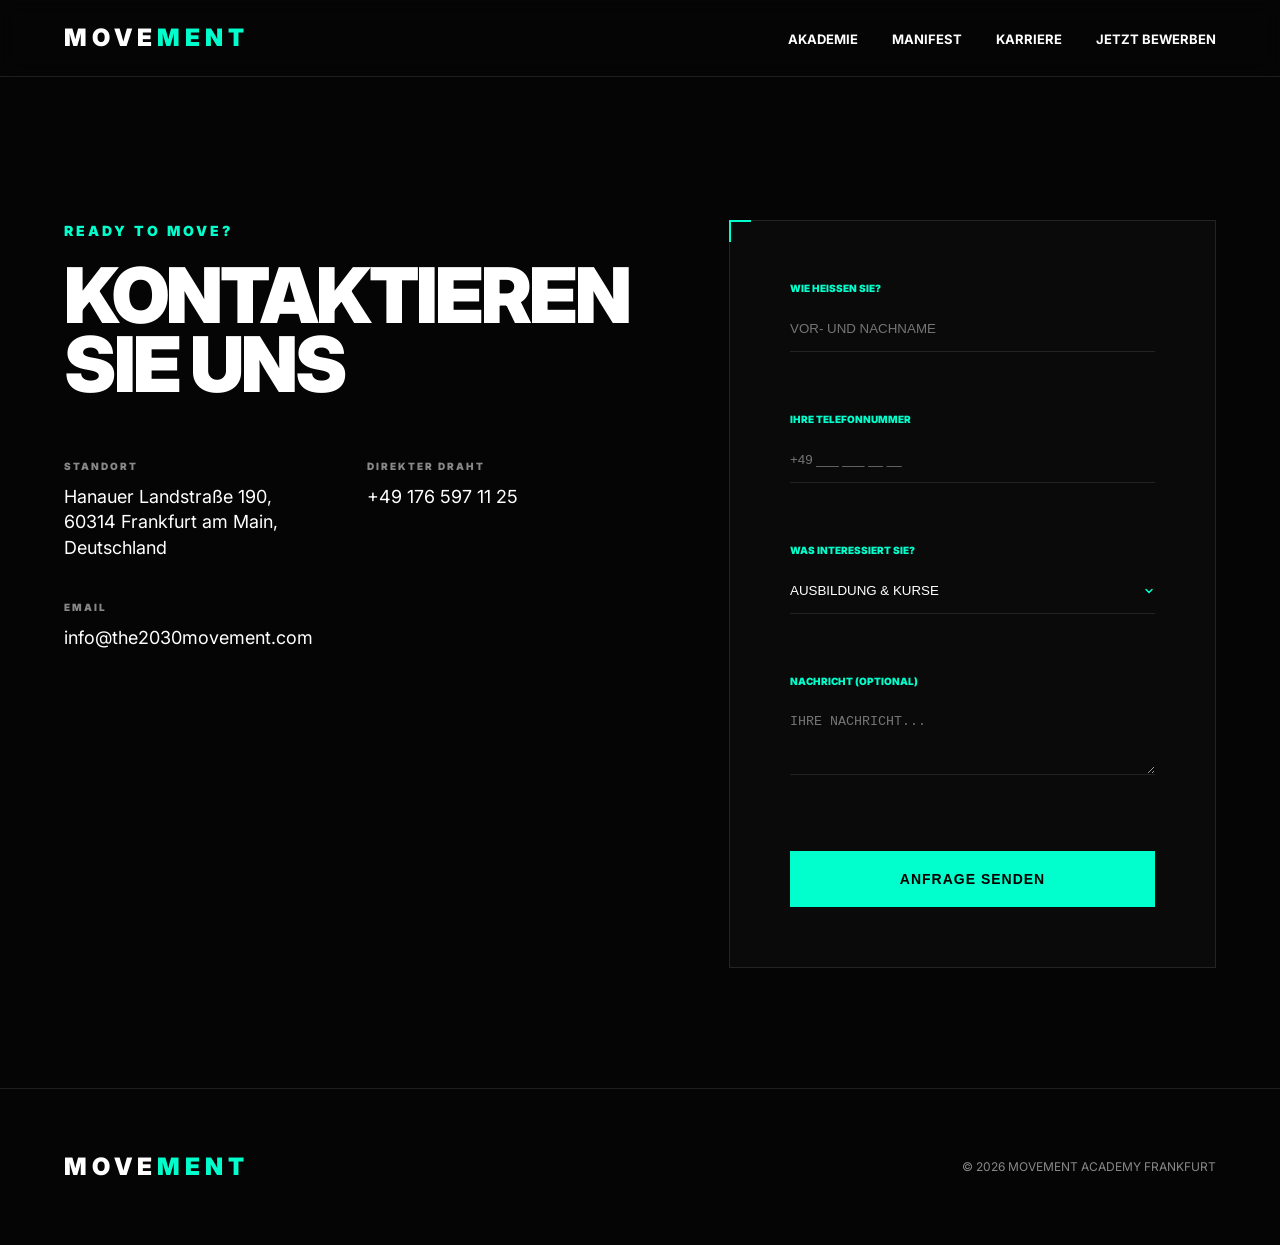
==== contacts.html @ addd8ca7 "Add files via upload" ====
<!DOCTYPE html>
<html lang="de">
<head>
    <meta charset="UTF-8">
    <meta name="viewport" content="width=device-width, initial-scale=1.0">
    <title>KONTAKT — Movement Academy</title>
    <link rel="stylesheet" href="style.css">
    <link href="https://fonts.googleapis.com/css2?family=Inter:wght@400;700;900&display=swap" rel="stylesheet">
</head>
<body>

<header class="site-header">
    <div class="container header-inner">
        <a href="index.html" class="brand">MOVE<span>MENT</span></a>
        
        <button class="menu-toggle" id="mobile-menu">
            <span></span>
            <span></span>
            <span></span>
        </button>

        <nav class="nav" id="nav-menu">
            <a href="kurse.html">Akademie</a>
            <a href="uber-uns.html">Manifest</a>
            <a href="karriere.html">Karriere</a>
            <a href="contacts.html" class="btn-nav">Jetzt bewerben</a>
        </nav>
    </div>
</header>


<main class="contacts-page">
    <section class="section">
        <div class="container grid-contacts">
            
            <div class="contacts-info reveal">
                <span class="eyebrow">READY TO MOVE?</span>
                <h1 class="title-huge">KONTAKTIEREN<br>SIE UNS</h1>
                
                <div class="contact-details">
                    <div class="detail-item full-width">
                        <label>STANDORT</label>
                        <p>Hanauer Landstraße 190,<br>60314 Frankfurt am Main, Deutschland</p>
                    </div>
                    
                    <div class="detail-item">
                        <label>DIREKTER DRAHT</label>
                        <p><a href="tel:+491760000000">+49 176 597 11 25</a></p>
                    </div>
                    
                    <div class="detail-item">
                        <label>EMAIL</label>
                        <p><a href="mailto:hello@the2030movement.com">info@the2030movement.com</a></p>
                    </div>
                </div>
            </div>

            <div class="contacts-form-container reveal">
                <div class="form-glass">
                    <form action="#" id="mainContactForm">
                        <div class="input-group">
                            <label>WIE HEISSEN SIE?</label>
                            <input type="text" placeholder="VOR- UND NACHNAME" required class="input-neo">
                        </div>
                        
                        <div class="input-group">
                            <label>IHRE TELEFONNUMMER</label>
                            <input type="tel" placeholder="+49 ___ ___ __ __" required class="input-neo">
                        </div>
                        
                        <div class="input-group">
                            <label>WAS INTERESSIERT SIE?</label>
                            <select class="input-neo select-neo">
                                <option value="education">AUSBILDUNG & KURSE</option>
                                <option value="career">KOOPERATION & KARRIERE</option>
                                <option value="salon">SALON-DIENSTLEISTUNGEN</option>
                                <option value="other">SONSTIGE ANFRAGE</option>
                            </select>
                        </div>
                        
                        <div class="input-group">
                            <label>NACHRICHT (OPTIONAL)</label>
                            <textarea placeholder="IHRE NACHRICHT..." rows="3" class="input-neo"></textarea>
                        </div>

                        <button type="submit" class="btn-movement full">ANFRAGE SENDEN</button>
                    </form>
                </div>
            </div>

        </div>
    </section>
</main>

<footer class="footer">
    <div class="container footer-inner-grid">
        <div class="brand">MOVE<span>MENT</span></div>
        <div class="footer-copy">© 2026 MOVEMENT ACADEMY FRANKFURT</div>
    </div>
</footer>

<script src="script.js"></script>
<div class="popup-overlay" id="successPopup">
    <div class="popup-content success-content">
        <button class="close-success">&times;</button>
        <div class="success-icon">✓</div>
        <h2>VIELEN DANK!</h2>
        <p>Ihre Anfrage wurde erfolgreich gesendet. Wir werden uns in Kürze mit Ihnen in Verbindung setzen, um die Details zu besprechen.</p>
        <button class="btn-movement close-success-btn">VERSTANDEN</button>
    </div>
</div>
</body>
</html>
---- style.css ----
:root {
    --bg: #050505;
    --accent: #00ffcc;
    --text: #ffffff;
    --muted: #888;
    --border: rgba(255, 255, 255, 0.1);
    --header-height: 96px;
}

* { box-sizing: border-box; margin: 0; padding: 0; }

body {
    background-color: var(--bg);
    color: var(--text);
    font-family: 'Inter', sans-serif;
    overflow-x: hidden;
    line-height: 1.5;
}

.container { width: min(1400px, 90%); margin: 0 auto; }

/* HEADER */
.site-header {
    position: fixed;
    top: 0;
    left: 0;
    width: 100%;
    z-index: 1000;
    background: rgba(5, 5, 5, 0.8);
    backdrop-filter: blur(10px);
    border-bottom: 1px solid var(--border);
    padding: 20px 0;
}

.header-inner {
    display: flex;
    justify-content: space-between;
    align-items: center;
}

.brand {
    font-size: 24px;
    font-weight: 900;
    letter-spacing: 5px;
}

.brand span { color: var(--accent); }

.nav a {
    color: #fff;
    text-decoration: none;
    margin-left: 30px;
    font-size: 13px;
    font-weight: 700;
    text-transform: uppercase;
}

/* HERO ГОЛОВНОЇ */
.hero-container {
    margin-top: var(--header-height);
}

.hero-full.hero-home-bg {
    position: relative;
    width: 100%;
    min-height: calc(100vh - var(--header-height));
    background-image: url('images/home1.jpg');
    background-size: cover;
    background-position: center center;
    background-repeat: no-repeat;
    overflow: hidden;
    display: flex;
    align-items: flex-end;
}

.hero-content-bottom {
    width: 100%;
    padding-bottom: 5px;
}

.hero-title {
    color: #fff;
    font-size: clamp(50px, 12vw, 160px);
    font-weight: 900;
    letter-spacing: -6px;
    line-height: 0.8;
    text-transform: uppercase;
    margin: 0;
    text-shadow: 0 5px 30px rgba(0,0,0,0.6);
}

/* ЗАГОЛОВКИ */
.section { padding: 120px 0; }

.section-main-title {
    font-size: clamp(34px, 6vw, 72px);
    font-weight: 900;
    text-align: center;
    margin-bottom: 80px;
    letter-spacing: -3px;
    text-transform: uppercase;
}

/* ПЕРЕВАГИ */
.advantage-grid {
    display: grid;
    gap: 40px;
}

.advantage-block {
    padding: 60px;
    border: 1px solid var(--border);
    transition: 0.4s;
}

.advantage-block:hover {
    border-color: var(--accent);
    background: rgba(0, 255, 204, 0.02);
}

.advantage-block h3 {
    color: var(--accent);
    margin-bottom: 20px;
    font-size: 24px;
}

.advantage-block p {
    color: var(--muted);
    font-size: 18px;
    line-height: 1.8;
}

/* СЛАЙДЕР */
.slider-wrapper-central {
    position: relative;
    max-width: 1400px;
    margin: 0 auto;
    display: flex;
    align-items: center;
    padding: 0 80px;
}

.courses-window {
    width: 100%;
    overflow: hidden;
    border: 1px solid var(--border);
}

.courses-track {
    display: flex;
    width: 300%;
    transition: transform 0.8s cubic-bezier(0.77, 0, 0.175, 1);
}

.course-card-compact {
    min-width: calc(100% / 3);
    display: grid;
    grid-template-columns: 1.2fr 0.8fr;
    align-items: center;
}

.course-img-box {
    overflow: hidden;
    background: #000;
}

.course-img-box img {
    width: 100%;
    height: 550px;
    object-fit: cover;
    opacity: 0.5;
    transition: 0.6s;
    filter: grayscale(100%);
}

.course-card-compact:hover .course-img-box img {
    opacity: 1;
    filter: grayscale(0);
    transform: scale(1.05);
}

.course-content-box { padding: 60px; }

.course-num {
    color: var(--accent);
    font-weight: 900;
    font-size: 20px;
}

.course-content-box h3 {
    font-size: 36px;
    margin: 15px 0;
}

.course-content-box p {
    color: var(--muted);
    margin-bottom: 30px;
}

/* КНОПКИ СЛАЙДЕРА */
.slider-nav-panel {
    position: absolute;
    top: 0;
    bottom: 0;
    width: 80px;
    background: rgba(255, 255, 255, 0.02);
    border: 1px solid var(--border);
    cursor: pointer;
    display: flex;
    align-items: center;
    justify-content: center;
    transition: 0.3s;
    z-index: 10;
}

.slider-nav-panel:hover {
    background: rgba(0, 255, 204, 0.1);
    border-color: var(--accent);
}

.slider-nav-panel.prev { left: 0; }
.slider-nav-panel.next { right: 0; }

.arrow {
    color: var(--accent);
    font-size: 24px;
}

.btn-movement {
    background-color: var(--accent);
    color: #000;
    padding: 20px 40px;
    border: none;
    font-size: 14px;
    font-weight: 900;
    text-transform: uppercase;
    letter-spacing: 1px;
    cursor: pointer;
    transition: all 0.3s ease;
    display: inline-block;
    text-decoration: none;
    text-align: center;
}

.btn-movement:hover {
    background-color: #5effe0;
    transform: translateY(-2px);
    box-shadow: 0 10px 20px rgba(0, 255, 204, 0.3);
}

.btn-movement:active {
    transform: translateY(0);
    box-shadow: 0 5px 10px rgba(0, 255, 204, 0.2);
}

.btn-movement.full {
    width: 100%;
    margin-top: 10px;
}

/* ВІДГУКИ */
.reviews-grid {
    display: grid;
    grid-template-columns: repeat(3, 1fr);
    gap: 30px;
}

.review-item {
    padding: 40px;
    border: 1px solid var(--border);
    text-align: center;
}

.client-photo {
    width: 100px;
    height: 100px;
    border-radius: 50%;
    object-fit: cover;
    margin-bottom: 20px;
    filter: grayscale(1);
    transition: 0.3s;
}

.review-item:hover .client-photo {
    filter: grayscale(0);
    border: 2px solid var(--accent);
}

.review-text p {
    font-style: italic;
    color: var(--muted);
    margin-bottom: 20px;
}

.review-text h4 {
    font-size: 14px;
    font-weight: 900;
}

/* FOOTER */
.footer {
    padding: 60px 0;
    border-top: 1px solid var(--border);
}

.footer-inner-grid {
    display: flex;
    justify-content: space-between;
    align-items: center;
}

.footer-copy {
    color: var(--muted);
    font-size: 12px;
}

/* АНІМАЦІЇ */
.reveal {
    opacity: 0;
    transform: translateY(40px);
    transition: 1s ease-out;
}

.reveal.show {
    opacity: 1;
    transform: translateY(0);
}

/* ВНУТРІШНІ СТОРІНКИ */
.hero-subpage {
    min-height: 70vh;
    padding-top: 160px;
    display: flex;
    align-items: flex-start;
}

.hero-subtext {
    font-size: 20px;
    color: var(--muted);
    margin-top: 20px;
    max-width: 600px;
}

.course-detail-block {
    display: grid;
    grid-template-columns: 1fr 1fr;
    gap: 80px;
    margin-bottom: 120px;
    align-items: center;
}

.course-detail-block:nth-child(even) {
    direction: rtl;
}

.course-detail-block:nth-child(even) .course-info {
    direction: ltr;
}

.course-price {
    font-size: 32px;
    font-weight: 900;
    color: var(--accent);
    display: block;
    margin-bottom: 10px;
}

.course-info h2 {
    font-size: 48px;
    font-weight: 900;
    margin-bottom: 30px;
    letter-spacing: -2px;
}

.course-info p {
    color: var(--muted);
    font-size: 17px;
    line-height: 1.8;
    margin-bottom: 40px;
}

.course-gallery img {
    width: 100%;
    height: 600px;
    object-fit: cover;
    border: 1px solid var(--border);
    transition: 0.5s;
}

.course-gallery img:hover {
    border-color: var(--accent);
    transform: scale(1.02);
}

/* POP-UP STYLES */
.popup-overlay {
    position: fixed;
    top: 0;
    left: 0;
    width: 100%;
    height: 100%;
    background: rgba(0, 0, 0, 0.9);
    backdrop-filter: blur(10px);
    display: none;
    justify-content: center;
    align-items: center;
    z-index: 2000;
}

.popup-overlay.active {
    display: flex;
}

.popup-content {
    background: #0a0a0a;
    padding: 60px;
    width: min(500px, 90%);
    border: 1px solid var(--accent);
    position: relative;
    box-shadow: 0 0 50px rgba(0, 255, 204, 0.2);
}

.close-popup {
    position: absolute;
    top: 20px;
    right: 20px;
    background: none;
    border: none;
    color: var(--muted);
    font-size: 30px;
    cursor: pointer;
}

.close-popup:hover { color: var(--accent); }

.input-neo {
    width: 100%;
    background: transparent;
    border: none;
    border-bottom: 1px solid var(--border);
    padding: 15px 0;
    color: #fff;
    margin-bottom: 30px;
    outline: none;
    text-transform: uppercase;
}

.input-neo:focus { border-bottom-color: var(--accent); }

/* Стилі для Маніфесту */
.manifesto-section {
    padding-top: 180px;
    padding-bottom: 100px;
}

.manifesto-content {
    max-width: 900px;
    margin: 0 auto;
    text-align: center;
}

.manifesto-content p {
    font-size: 22px;
    line-height: 1.8;
    color: var(--muted);
    margin-bottom: 40px;
    font-weight: 400;
}

/* ФОТО НА ВЕСЬ ЕКРАН */
.full-screen-image {
    width: 100vw;
    height: 100vh;
    overflow: hidden;
}

.full-screen-image img {
    width: 100%;
    height: 100%;
    object-fit: cover;
    display: block;
    filter: brightness(0.9);
}

/* Стилі для сторінки Кар'єра */
.career-section {
    padding-top: 180px;
}

.career-sub {
    font-size: 28px;
    font-weight: 900;
    color: var(--accent);
    margin: 60px 0 40px;
    letter-spacing: -1px;
}

.career-steps {
    text-align: left;
    display: grid;
    gap: 60px;
    margin-bottom: 80px;
}

.step h3 {
    font-size: 20px;
    font-weight: 900;
    margin-bottom: 15px;
    color: #fff;
    border-left: 3px solid var(--accent);
    padding-left: 20px;
}

.step p {
    font-size: 18px;
    color: var(--muted);
    line-height: 1.7;
    margin-bottom: 0;
}

.career-footer {
    border-top: 1px solid var(--border);
    padding-top: 60px;
    margin-top: 40px;
}

.career-footer p {
    font-style: italic;
    font-size: 20px;
    margin-bottom: 40px;
}

/* CONTACTS PAGE SPECIFIC */
.contacts-page {
    padding-top: 100px;
    min-height: 90vh;
    display: flex;
    align-items: center;
}

.grid-contacts {
    display: grid;
    grid-template-columns: 1fr 1fr;
    gap: 100px;
    align-items: start;
}

.eyebrow {
    color: var(--accent);
    font-weight: 900;
    letter-spacing: 3px;
    font-size: 14px;
    margin-bottom: 20px;
    display: block;
}

.title-huge {
    font-size: clamp(40px, 6vw, 80px);
    font-weight: 900;
    line-height: 0.9;
    letter-spacing: -3px;
    margin-bottom: 60px;
}

.contact-details {
    display: grid;
    grid-template-columns: 1fr 1fr;
    gap: 40px;
}

.detail-item label {
    display: block;
    font-size: 10px;
    font-weight: 900;
    color: var(--muted);
    letter-spacing: 2px;
    margin-bottom: 10px;
}

.detail-item p,
.detail-item a {
    font-size: 18px;
    color: #fff;
    text-decoration: none;
    line-height: 1.4;
    transition: 0.3s;
}

.detail-item a:hover { color: var(--accent); }

.social-links {
    display: flex;
    flex-direction: column;
    gap: 10px;
}

.social-links a {
    font-size: 14px;
    font-weight: 900;
    border-bottom: 1px solid var(--border);
    padding-bottom: 5px;
    width: fit-content;
}

/* FORM STYLING */
.form-glass {
    background: rgba(255, 255, 255, 0.02);
    border: 1px solid var(--border);
    padding: 60px;
    position: relative;
}

.form-glass::before {
    content: "";
    position: absolute;
    top: -1px;
    left: -1px;
    width: 20px;
    height: 20px;
    border-top: 2px solid var(--accent);
    border-left: 2px solid var(--accent);
}

.input-group { margin-bottom: 30px; }

.input-group label {
    display: block;
    font-size: 10px;
    font-weight: 900;
    margin-bottom: 10px;
    color: var(--accent);
}

.select-neo {
    cursor: pointer;
    appearance: none;
    background-image: url("data:image/svg+xml,%3Csvg xmlns='http://www.w3.org/2000/svg' width='12' height='12' viewBox='0 0 24 24' fill='none' stroke='%2300ffcc' stroke-width='3' stroke-linecap='round' stroke-linejoin='round'%3E%3Cpath d='M6 9l6 6 6-6'/%3E%3C/svg%3E");
    background-repeat: no-repeat;
    background-position: right center;
}

/* SELECT OPTION */
.input-neo.select-neo option {
    background-color: #0a0a0a;
    color: #fff;
    padding: 15px;
    text-transform: uppercase;
}

.input-neo.select-neo option:checked,
.input-neo.select-neo option:hover {
    background-color: rgba(255, 255, 255, 0.1) !important;
    color: var(--accent) !important;
}

.input-neo.select-neo:focus option:checked {
    background: rgba(255, 255, 255, 0.1) linear-gradient(0deg, rgba(255, 255, 255, 0.1) 0%, rgba(255, 255, 255, 0.1) 100%) !important;
}

/* SUCCESS POPUP */
.success-content {
    text-align: center;
    border: 2px solid var(--accent);
}

.success-icon {
    font-size: 60px;
    color: var(--accent);
    margin-bottom: 20px;
}

.success-content h2 {
    font-size: 32px;
    letter-spacing: 2px;
    margin-bottom: 15px;
}

.success-content p {
    color: var(--muted);
    margin-bottom: 30px;
    line-height: 1.6;
}

.close-success-btn {
    width: 100%;
}

/* ADAPTIVE */
@media (max-width: 1024px) {
    .course-card-compact { grid-template-columns: 1fr; }
    .slider-wrapper-central { padding: 0; }
    .slider-nav-panel { width: 50px; background: rgba(0,0,0,0.5); }
    .reviews-grid { grid-template-columns: 1fr; }
    .grid-contacts { grid-template-columns: 1fr; gap: 60px; }
    .contacts-page { padding-top: 120px; }
    .contact-details { grid-template-columns: 1fr; }
}

@media (max-width: 768px) {
    :root {
        --header-height: 76px;
    }

    .hero-full.hero-home-bg {
        min-height: calc(100vh - var(--header-height));
        background-position: center center;
    }

    .hero-title {
        font-size: clamp(42px, 14vw, 90px);
        letter-spacing: -2px;
        line-height: 0.9;
    }

    .manifesto-content p {
        font-size: 18px;
        text-align: left;
    }

    .manifesto-section {
        padding-top: 120px;
    }

    .career-sub {
        font-size: 22px;
    }

    .step p {
        font-size: 16px;
    }
}
/* =========================
   MOBILE ONLY
   ========================= */
@media (max-width: 768px) {

    :root {
        --header-height: 74px;
    }

    body {
        line-height: 1.45;
    }

    .container {
        width: 92%;
    }

    /* HEADER */
    .site-header {
        height: auto;
        min-height: var(--header-height);
        padding: 14px 0;
    }

    .header-inner {
        align-items: flex-start;
        gap: 12px;
    }

    .brand {
        font-size: 18px;
        letter-spacing: 3px;
        flex-shrink: 0;
    }

    .nav {
        display: flex;
        flex-wrap: wrap;
        justify-content: flex-end;
        gap: 8px 14px;
        max-width: 70%;
    }

    .nav a {
        margin-left: 0;
        font-size: 11px;
        line-height: 1.2;
    }

    main {
        padding-top: 86px;
    }

    /* HOME HERO */
    .hero-container {
        margin-top: 0;
    }

    .hero-full.hero-home-bg {
        min-height: 62vh;
        background-size: cover;
        background-position: center center;
        align-items: flex-end;
    }

    .hero-content-bottom {
        padding-bottom: 10px;
    }

    .hero-title {
        font-size: clamp(34px, 13vw, 56px);
        line-height: 0.92;
        letter-spacing: -2px;
        word-break: break-word;
    }

    /* SECTIONS */
    .section {
        padding: 64px 0;
    }

    .section-main-title {
        font-size: clamp(26px, 9vw, 38px);
        line-height: 1;
        letter-spacing: -1px;
        margin-bottom: 36px;
    }

    /* ADVANTAGES */
    .advantage-grid {
        gap: 20px;
    }

    .advantage-block {
        padding: 24px 18px;
    }

    .advantage-block h3 {
        font-size: 18px;
        line-height: 1.25;
        margin-bottom: 14px;
    }

    .advantage-block p {
        font-size: 15px;
        line-height: 1.65;
    }

    /* SLIDER / COURSES HOME */
    .slider-wrapper-central {
        padding: 0;
        display: block;
    }

    .courses-window {
        border: 1px solid var(--border);
    }

    .courses-track {
        width: 300%;
    }

    .course-card-compact {
        min-width: calc(100% / 3);
        display: flex;
        flex-direction: column;
        align-items: stretch;
    }

    .course-img-box {
        width: 100%;
    }

    .course-img-box img {
        width: 100%;
        height: auto;
        aspect-ratio: 4 / 3;
        object-fit: cover;
        opacity: 1;
        filter: grayscale(0);
    }

    .course-content-box {
        padding: 22px 18px 24px;
    }

    .course-num {
        font-size: 16px;
    }

    .course-content-box h3 {
        font-size: 24px;
        line-height: 1.05;
        margin: 10px 0 12px;
    }

    .course-content-box p {
        font-size: 15px;
        line-height: 1.6;
        margin-bottom: 18px;
    }

    .slider-nav-panel {
        width: 42px;
    }

    .arrow {
        font-size: 18px;
    }

    .btn-movement {
        width: 100%;
        padding: 16px 18px;
        font-size: 12px;
    }

    /* REVIEWS */
    .reviews-grid {
        grid-template-columns: 1fr;
        gap: 18px;
    }

    .review-item {
        padding: 24px 18px;
    }

    .client-photo {
        width: 84px;
        height: 84px;
        margin: 0 auto 16px;
    }

    .review-text p {
        font-size: 15px;
        line-height: 1.6;
    }

    .review-text h4 {
        font-size: 13px;
        line-height: 1.3;
    }

    /* SUBPAGE HERO */
    .hero-subpage {
        height: auto;
        min-height: auto;
        padding-top: 28px;
        padding-bottom: 28px;
    }

    .hero-subpage .hero-title,
    .hero-subpage h1 {
        font-size: clamp(34px, 12vw, 54px);
        line-height: 0.95;
        letter-spacing: -2px;
        word-break: break-word;
    }

    .hero-subtext {
        font-size: 16px;
        line-height: 1.6;
        margin-top: 18px;
        max-width: 100%;
    }

    /* COURSE DETAIL BLOCKS */
    .course-detail-block,
    .course-detail-block:nth-child(even) {
        display: grid;
        grid-template-columns: 1fr;
        gap: 22px;
        direction: ltr;
        margin-bottom: 60px;
        align-items: start;
    }

    .course-detail-block:nth-child(even) .course-info {
        direction: ltr;
    }

    .course-gallery {
        order: 1;
    }

    .course-info {
        order: 2;
    }

    .course-gallery img {
        width: 100%;
        height: auto;
        aspect-ratio: 4 / 3;
        object-fit: cover;
    }

    .course-price {
        font-size: 24px;
        margin-bottom: 8px;
    }

    .course-info h2 {
        font-size: 30px;
        line-height: 1;
        letter-spacing: -1px;
        margin-bottom: 18px;
    }

    .course-info p {
        font-size: 15px;
        line-height: 1.7;
        margin-bottom: 22px;
    }

    /* MANIFESTO */
    .manifesto-section {
        padding-top: 120px;
        padding-bottom: 60px;
    }

    .manifesto-content {
        max-width: 100%;
        text-align: left;
    }

    .manifesto-content p {
        font-size: 16px;
        line-height: 1.75;
        margin-bottom: 24px;
    }

    .full-screen-image {
        height: auto;
    }

    .full-screen-image img {
        width: 100%;
        height: auto;
        aspect-ratio: 4 / 5;
        object-fit: cover;
    }

    /* CAREER */
    .career-section {
        padding-top: 120px;
    }

    .career-sub {
        font-size: 22px;
        line-height: 1.1;
        margin: 36px 0 20px;
    }

    .career-steps {
        gap: 28px;
        margin-bottom: 40px;
    }

    .step h3 {
        font-size: 17px;
        line-height: 1.35;
        padding-left: 14px;
        margin-bottom: 10px;
    }

    .step p {
        font-size: 15px;
        line-height: 1.7;
    }

    .career-footer {
        padding-top: 36px;
        margin-top: 10px;
    }

    .career-footer p {
        font-size: 16px;
        line-height: 1.7;
        margin-bottom: 24px;
    }

    /* CONTACTS */
    .contacts-page {
        padding-top: 110px;
        min-height: auto;
        display: block;
    }

    .grid-contacts {
        grid-template-columns: 1fr;
        gap: 36px;
    }

    .title-huge {
        font-size: clamp(30px, 11vw, 48px);
        line-height: 0.95;
        letter-spacing: -1.5px;
        margin-bottom: 28px;
    }

    .contact-details {
        grid-template-columns: 1fr;
        gap: 20px;
    }

    .detail-item label {
        font-size: 10px;
        margin-bottom: 8px;
    }

    .detail-item p,
    .detail-item a {
        font-size: 16px;
        line-height: 1.5;
    }

    .social-links a {
        font-size: 13px;
    }

    .form-glass {
        padding: 24px 18px;
    }

    .input-neo {
        font-size: 16px;
        padding: 14px 0;
    }

    /* FOOTER */
    .footer {
        padding: 34px 0;
    }

    .footer-inner-grid {
        flex-direction: column;
        align-items: flex-start;
        gap: 12px;
    }

    .footer-copy {
        font-size: 11px;
        line-height: 1.5;
    }

    /* POPUP */
    .popup-content {
        padding: 28px 18px;
        width: 92%;
    }

    .success-content h2 {
        font-size: 24px;
        line-height: 1.1;
    }

    .success-content p {
        font-size: 15px;
        line-height: 1.6;
    }
}
/* Стилі кнопки бургера */
.menu-toggle {
    display: none; /* Приховано на десктопі */
    flex-direction: column;
    gap: 6px;
    background: none;
    border: none;
    cursor: pointer;
    z-index: 1001;
}

.menu-toggle span {
    display: block;
    width: 30px;
    height: 3px;
    background-color: var(--accent); /* Твій бірюзовий колір */
    transition: 0.3s;
}

/* Мобільна адаптація */
@media (max-width: 1024px) {
    .menu-toggle {
        display: flex; /* Показуємо на мобільних */
    }

    .nav {
        position: fixed;
        top: 0;
        right: -100%; /* Меню заховане за краєм екрану */
        width: 100%;
        height: 100vh;
        background: var(--bg);
        display: flex;
        flex-direction: column;
        align-items: center;
        justify-content: center;
        transition: 0.5s;
        z-index: 1000;
    }

    .nav.active {
        right: 0; /* Меню виїжджає при активації */
    }

    .nav a {
        margin: 20px 0;
        font-size: 24px; /* Робимо посилання великими для пальців */
    }

    /* Анімація бургера у "X" при відкритті */
    .menu-toggle.active span:nth-child(1) { transform: translateY(9px) rotate(45deg); }
    .menu-toggle.active span:nth-child(2) { opacity: 0; }
    .menu-toggle.active span:nth-child(3) { transform: translateY(-9px) rotate(-45deg); }
}
/* ВИПРАВЛЕННЯ ДЛЯ МОБІЛЬНОГО МЕНЮ */

/* 1. Стиль для логотипу-посилання, щоб не було синім */
.brand {
    text-decoration: none;
    color: var(--text);
    display: inline-block;
    z-index: 1002; /* Щоб логотип завжди був зверху */
}

/* 2. Кнопка-бургер (три смужки) */
.menu-toggle {
    display: none; /* Ховаємо на комп'ютері */
    flex-direction: column;
    justify-content: space-between;
    width: 30px;
    height: 21px;
    background: transparent;
    border: none;
    cursor: pointer;
    padding: 0;
    z-index: 1002;
}

.menu-toggle span {
    width: 100%;
    height: 3px;
    background-color: var(--accent); /* Твій бірюзовий */
    transition: all 0.3s ease;
}

/* 3. Мобільна версія (екран менше 1024px) */
@media (max-width: 1024px) {
    .menu-toggle {
        display: flex; /* Показуємо бургер */
    }

    .nav {
        position: fixed;
        top: 0;
        right: -100%; /* Меню виховане за екраном */
        width: 100%;
        height: 100vh;
        background: #050505; /* Твій чорний фон */
        display: flex;
        flex-direction: column;
        align-items: center;
        justify-content: center;
        transition: 0.4s cubic-bezier(0.77, 0, 0.175, 1);
        z-index: 1001;
    }

    .nav.active {
        right: 0; /* Виїжджає при натисканні */
    }

    .nav a {
        margin: 15px 0;
        font-size: 28px;
        font-weight: 900;
        text-transform: uppercase;
        letter-spacing: 2px;
    }

    /* Анімація перетворення смужок на Хрестик */
    .menu-toggle.active span:nth-child(1) { transform: translateY(9px) rotate(45deg); }
    .menu-toggle.active span:nth-child(2) { opacity: 0; }
    .menu-toggle.active span:nth-child(3) { transform: translateY(-9px) rotate(-45deg); }
}
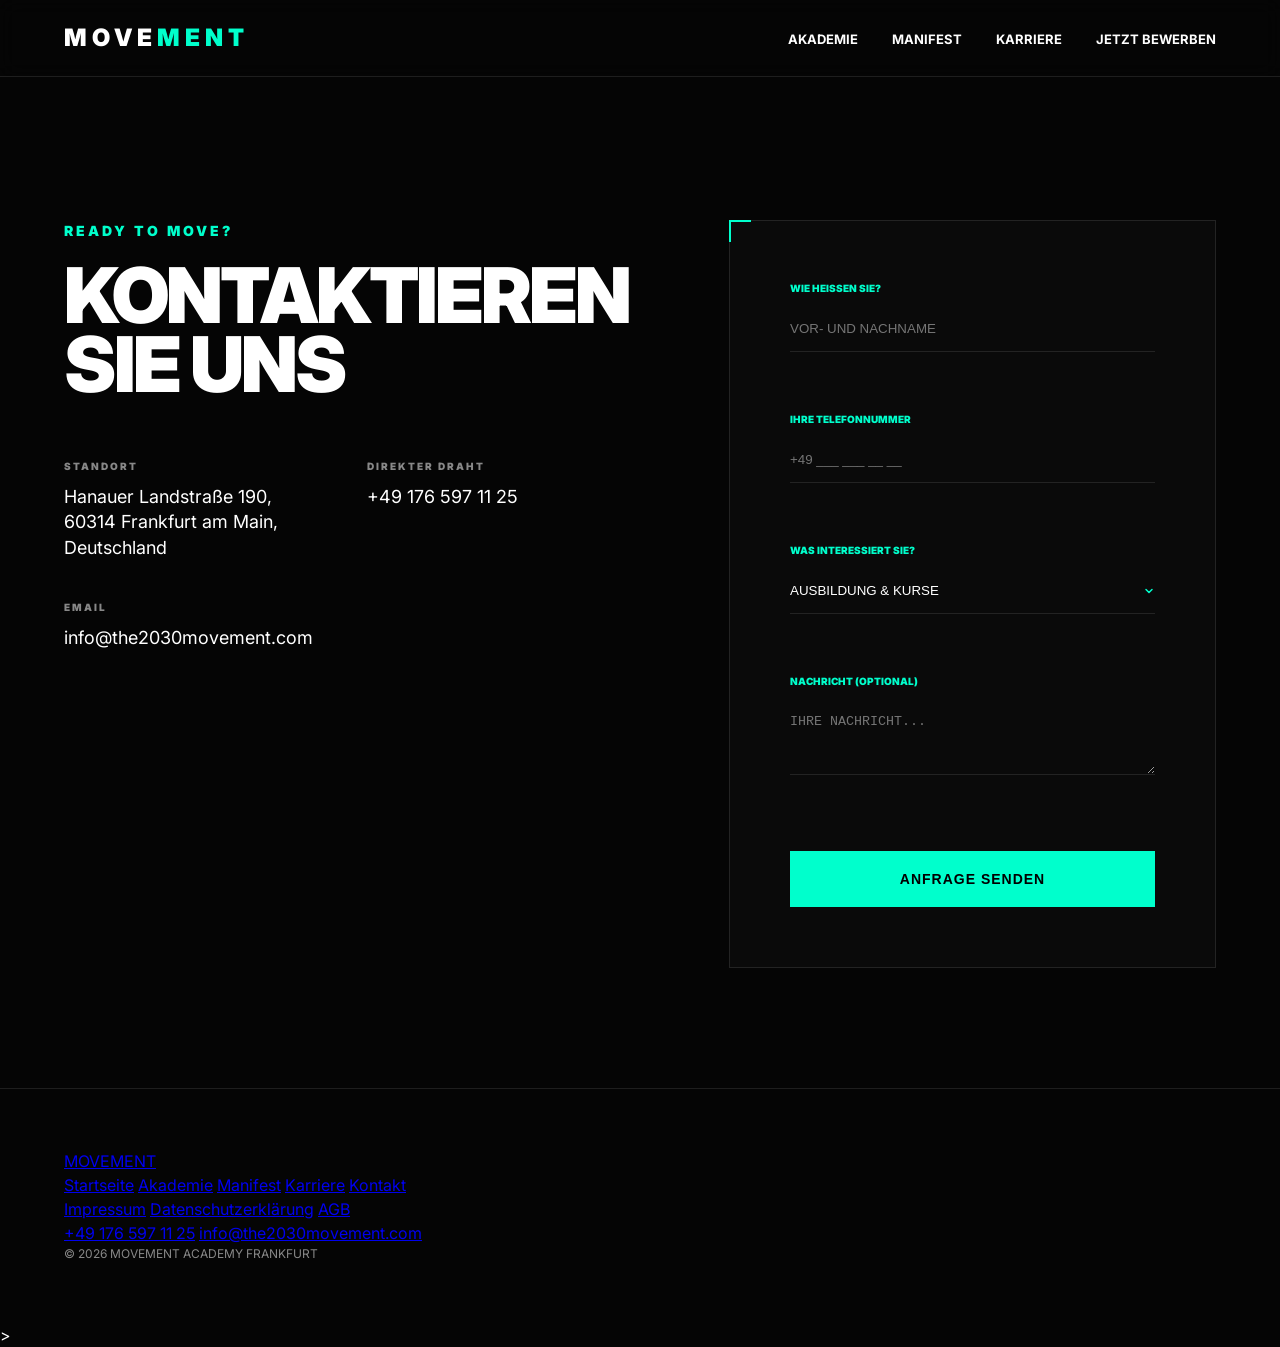
==== commit b278a773: "contacts.html" ====
--- a/contacts.html
+++ b/contacts.html
@@ -93,11 +93,33 @@
 </main>
 
 <footer class="footer">
-    <div class="container footer-inner-grid">
-        <div class="brand">MOVE<span>MENT</span></div>
-        <div class="footer-copy">© 2026 MOVEMENT ACADEMY FRANKFURT</div>
+    <div class="container footer-inner">
+        <a href="index.html" class="footer-brand">MOVE<span>MENT</span></a>
+
+        <div class="footer-nav">
+            <a href="index.html">Startseite</a>
+            <a href="kurse.html">Akademie</a>
+            <a href="uber-uns.html">Manifest</a>
+            <a href="karriere.html">Karriere</a>
+            <a href="contacts.html">Kontakt</a>
+        </div>
+
+        <div class="footer-legal">
+            <a href="impressum.html">Impressum</a>
+            <a href="privacy-policy.html">Datenschutzerklärung</a>
+            <a href="agb.html">AGB</a>
+        </div>
+
+        <div class="footer-contact">
+            <a href="tel:+491765971125">+49 176 597 11 25</a>
+            <a href="mailto:info@the2030movement.com">info@the2030movement.com</a>
+        </div>
+
+        <div class="footer-copy">
+            © 2026 MOVEMENT ACADEMY FRANKFURT
+        </div>
     </div>
-</footer>
+</footer>>
 
 <script src="script.js"></script>
 <div class="popup-overlay" id="successPopup">
@@ -110,4 +132,4 @@
     </div>
 </div>
 </body>
-</html>+</html>
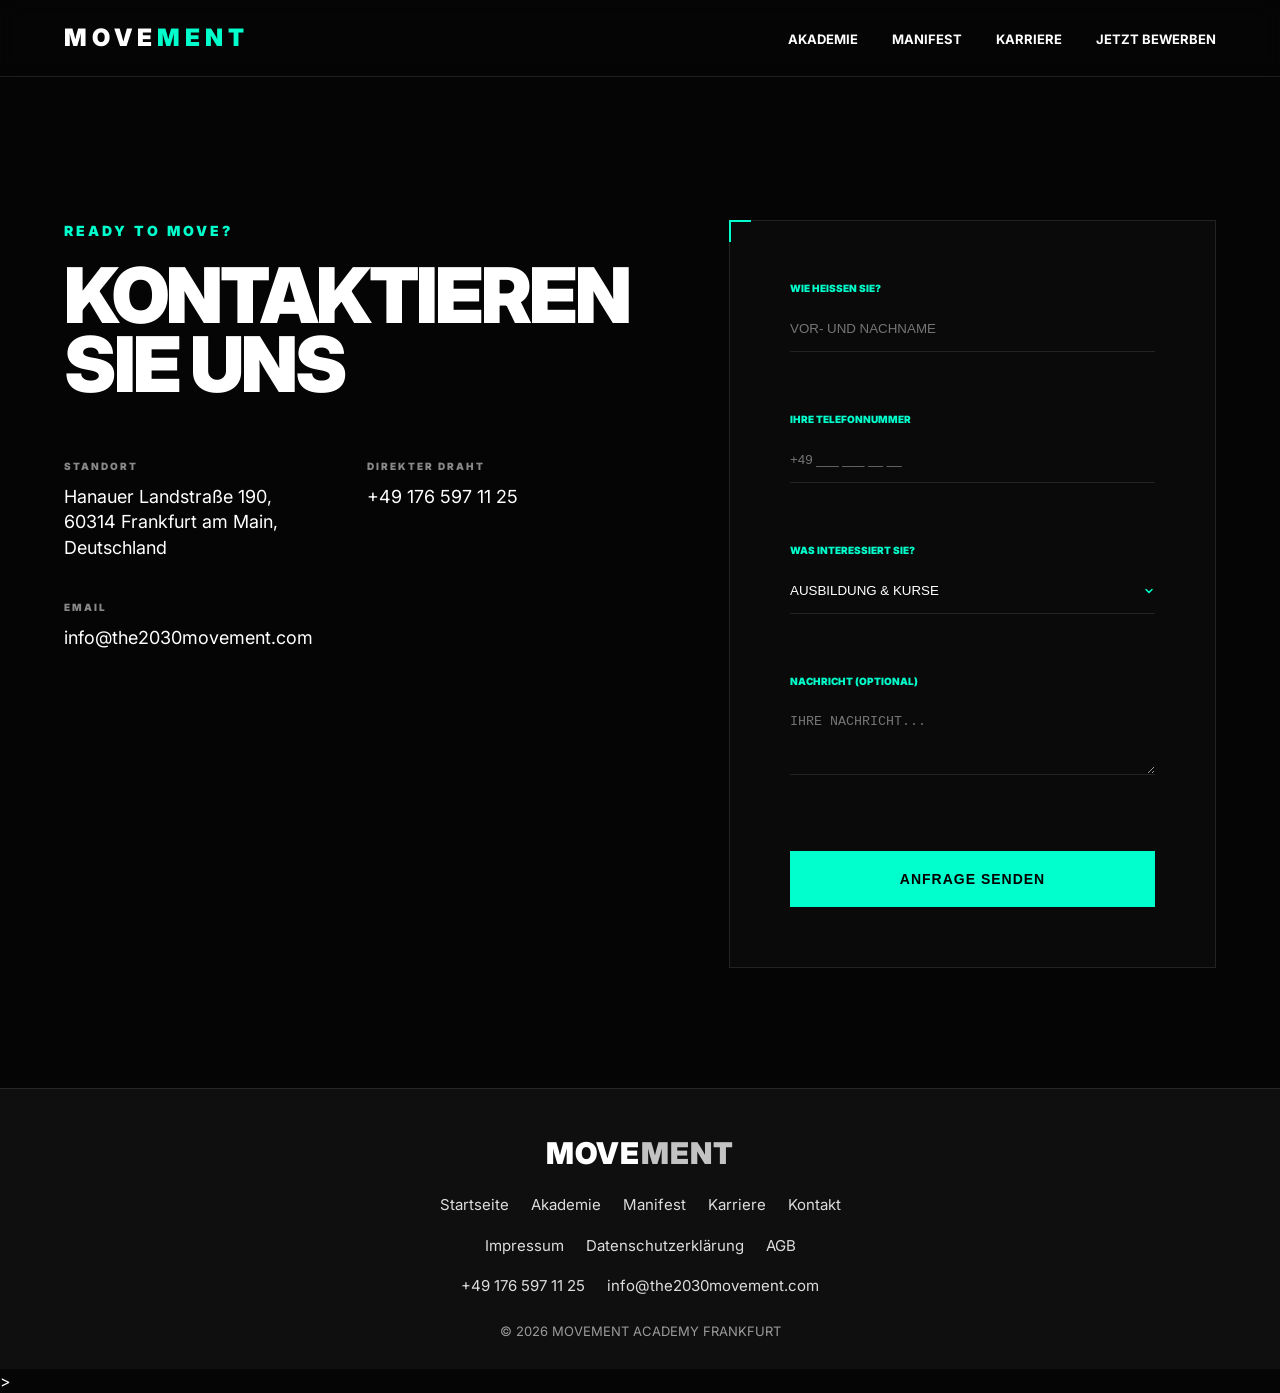
==== commit 070f0d02: "contacts.html" ====
--- a/contacts.html
+++ b/contacts.html
@@ -45,12 +45,12 @@
                     
                     <div class="detail-item">
                         <label>DIREKTER DRAHT</label>
-                        <p><a href="tel:+491760000000">+49 176 597 11 25</a></p>
+                        <p><a href="tel:+491765971125">+49 176 597 11 25</a></p>
                     </div>
                     
                     <div class="detail-item">
                         <label>EMAIL</label>
-                        <p><a href="mailto:hello@the2030movement.com">info@the2030movement.com</a></p>
+                        <p><a href="mailto:info@the2030movement.com">info@the2030movement.com</a></p>
                     </div>
                 </div>
             </div>
--- a/style.css
+++ b/style.css
@@ -1272,3 +1272,184 @@
     .menu-toggle.active span:nth-child(2) { opacity: 0; }
     .menu-toggle.active span:nth-child(3) { transform: translateY(-9px) rotate(-45deg); }
 }
+/* ===== LEGAL PAGES ===== */
+
+.legal-page-section {
+  padding-top: 140px;
+  padding-bottom: 80px;
+  background: #ffffff;
+  color: #111111;
+}
+
+.legal-container {
+  max-width: 900px;
+  margin: 0 auto;
+}
+
+.legal-content {
+  margin-top: 30px;
+}
+
+.legal-block {
+  margin-bottom: 34px;
+  padding-bottom: 22px;
+  border-bottom: 1px solid #e7e7e7;
+}
+
+.legal-block:last-child {
+  border-bottom: none;
+  padding-bottom: 0;
+  margin-bottom: 0;
+}
+
+.legal-block h2 {
+  font-size: 24px;
+  line-height: 1.3;
+  margin: 0 0 14px;
+  font-weight: 800;
+  color: #111111;
+}
+
+.legal-block p,
+.legal-block li {
+  font-size: 17px;
+  line-height: 1.8;
+  color: #2b2b2b;
+  margin: 0 0 12px;
+}
+
+.legal-block ul {
+  margin: 0 0 12px 22px;
+  padding: 0;
+}
+
+.legal-block a {
+  color: #111111;
+  text-decoration: underline;
+  text-underline-offset: 3px;
+}
+
+.legal-block a:hover {
+  opacity: 0.75;
+}
+
+/* ===== FOOTER ===== */
+
+.footer {
+  background: #0f0f0f;
+  color: #ffffff;
+  padding: 42px 20px 28px;
+  margin-top: 0;
+}
+
+.footer-inner {
+  max-width: 1200px;
+  margin: 0 auto;
+  display: flex;
+  flex-direction: column;
+  align-items: center;
+  text-align: center;
+  gap: 18px;
+}
+
+.footer-brand {
+  font-size: 30px;
+  font-weight: 900;
+  color: #ffffff;
+  text-decoration: none;
+  letter-spacing: 0.04em;
+}
+
+.footer-brand span {
+  opacity: 0.75;
+}
+
+.footer-nav,
+.footer-legal,
+.footer-contact {
+  display: flex;
+  flex-wrap: wrap;
+  justify-content: center;
+  gap: 10px 22px;
+}
+
+.footer-nav a,
+.footer-legal a,
+.footer-contact a {
+  color: rgba(255, 255, 255, 0.86);
+  text-decoration: none;
+  font-size: 15px;
+  line-height: 1.5;
+  transition: opacity 0.2s ease, color 0.2s ease;
+}
+
+.footer-nav a:hover,
+.footer-legal a:hover,
+.footer-contact a:hover {
+  color: #ffffff;
+  opacity: 1;
+  text-decoration: underline;
+  text-underline-offset: 3px;
+}
+
+.footer-copy {
+  margin-top: 6px;
+  font-size: 13px;
+  color: rgba(255, 255, 255, 0.58);
+}
+
+@media (max-width: 768px) {
+  .legal-page-section {
+    padding-top: 110px;
+    padding-bottom: 50px;
+  }
+
+  .legal-content {
+    margin-top: 20px;
+  }
+
+  .legal-block {
+    margin-bottom: 26px;
+    padding-bottom: 18px;
+  }
+
+  .legal-block h2 {
+    font-size: 20px;
+    margin-bottom: 10px;
+  }
+
+  .legal-block p,
+  .legal-block li {
+    font-size: 15px;
+    line-height: 1.7;
+  }
+
+  .footer {
+    padding: 34px 16px 24px;
+  }
+
+  .footer-inner {
+    gap: 16px;
+  }
+
+  .footer-brand {
+    font-size: 26px;
+  }
+
+  .footer-nav,
+  .footer-legal,
+  .footer-contact {
+    flex-direction: column;
+    gap: 8px;
+  }
+
+  .footer-nav a,
+  .footer-legal a,
+  .footer-contact a {
+    font-size: 14px;
+  }
+
+  .footer-copy {
+    font-size: 12px;
+  }
+}
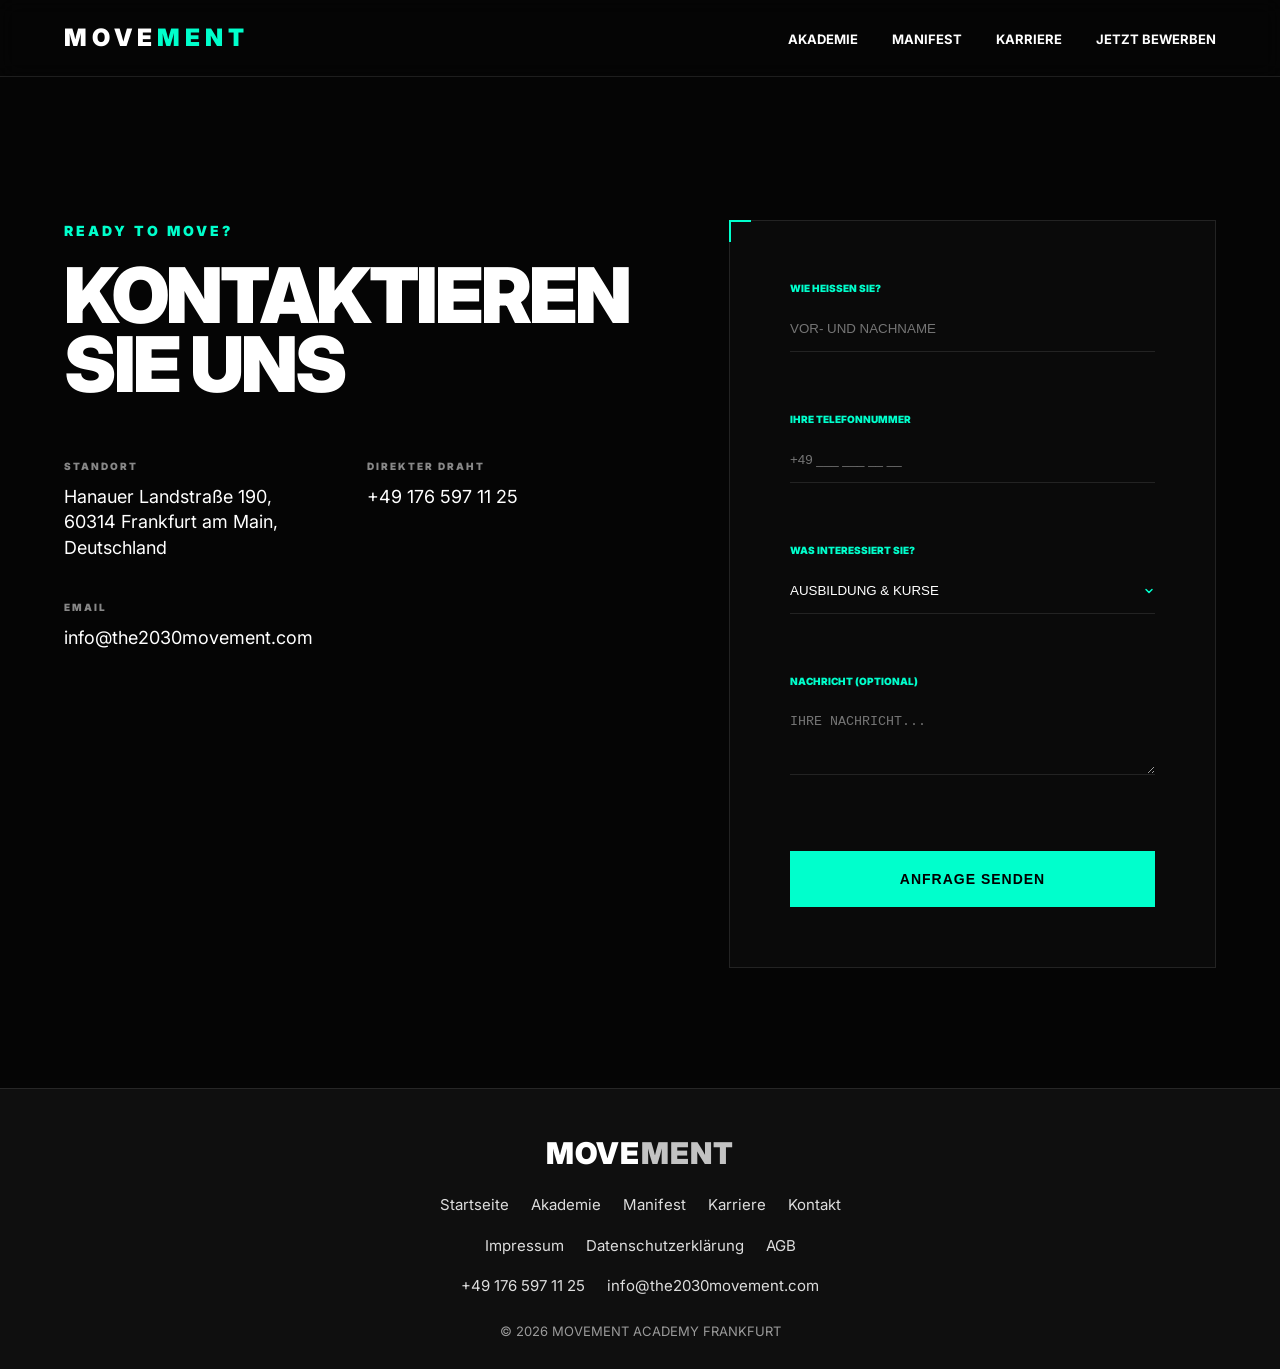
==== commit 8676137b: "contacts.html" ====
--- a/contacts.html
+++ b/contacts.html
@@ -119,7 +119,7 @@
             © 2026 MOVEMENT ACADEMY FRANKFURT
         </div>
     </div>
-</footer>>
+</footer>
 
 <script src="script.js"></script>
 <div class="popup-overlay" id="successPopup">
